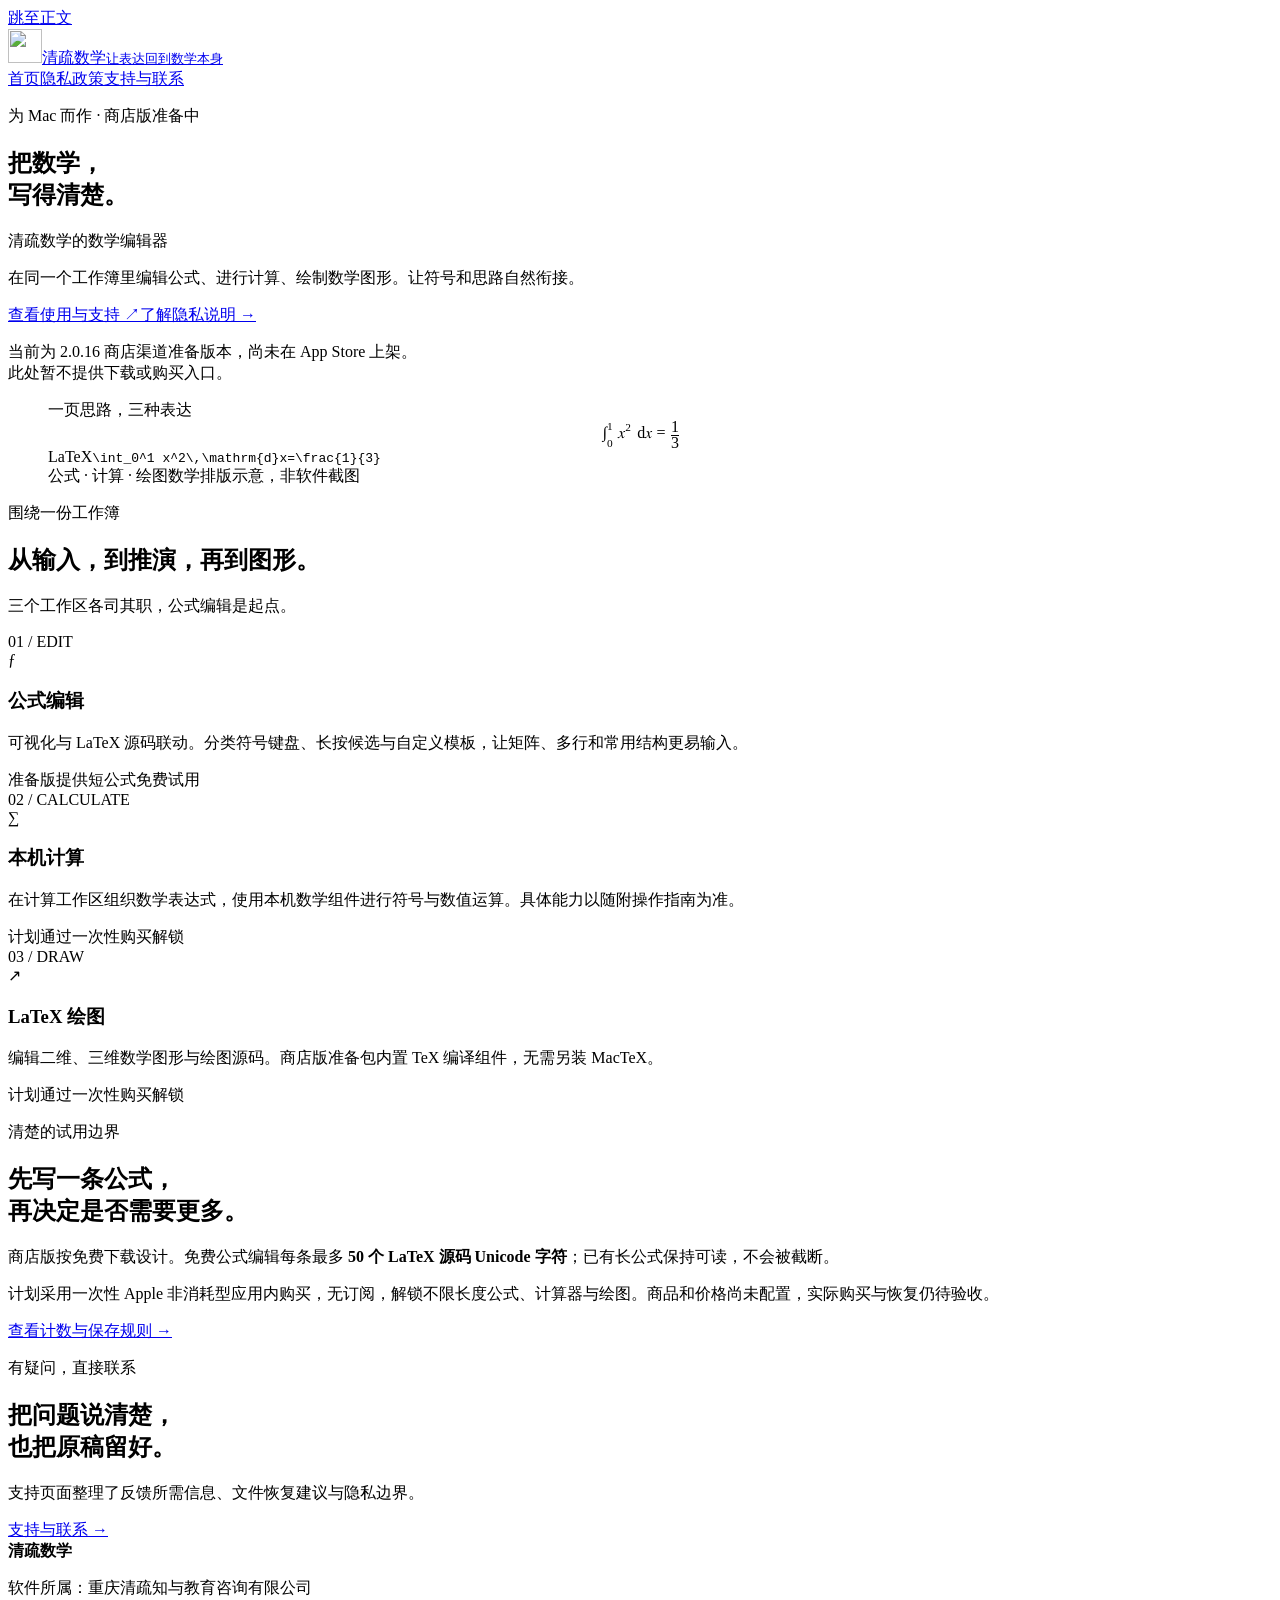
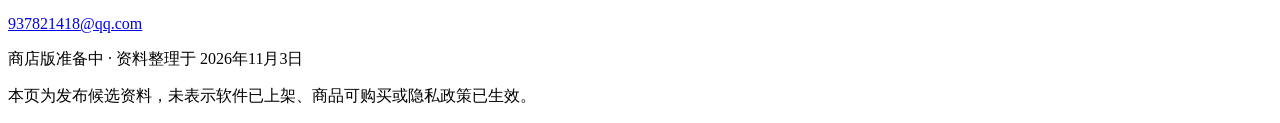
==== index.html @ 7deb93f6 "Publish Qingshu Math project documentation" ====
<!doctype html>
<html lang="zh-Hans"><head><meta charset="utf-8"><meta name="viewport" content="width=device-width,initial-scale=1"><meta name="description" content="清疏数学商店准备版本：公式编辑、本机计算与LaTeX绘图。尚未上架。"><meta name="robots" content="noindex,nofollow"><meta name="color-scheme" content="light dark"><meta http-equiv="Content-Security-Policy" content="default-src 'none'; style-src 'self'; img-src 'self'; base-uri 'none'; form-action 'none'"><title>清疏数学的数学编辑器 · 清疏数学</title><link rel="icon" type="image/svg+xml" href="assets/mark.svg"><link rel="stylesheet" href="assets/site.css"></head>
<body><a class="skip-link" href="#main">跳至正文</a><div class="site-shell"><header class="site-header"><a class="brand" href="index.html" aria-label="清疏数学，首页"><img src="assets/mark.svg" width="34" height="34" alt=""><span>清疏数学<small>让表达回到数学本身</small></span></a><nav aria-label="主导航"><a href="index.html" aria-current="page">首页</a><a href="privacy.html">隐私政策</a><a href="support.html">支持与联系</a></nav></header>
<main id="main"><section class="hero"><div class="hero-copy"><p class="eyebrow"><span class="status-dot" aria-hidden="true"></span>为 Mac 而作 · 商店版准备中</p><h1>把数学，<br>写得清楚。</h1><p class="hero-lead">清疏数学的数学编辑器</p><p class="hero-description">在同一个工作簿里编辑公式、进行计算、绘制数学图形。让符号和思路自然衔接。</p><div class="button-row"><a class="button primary" href="support.html">查看使用与支持 <span aria-hidden="true">↗</span></a><a class="text-link" href="privacy.html">了解隐私说明 <span aria-hidden="true">→</span></a></div><p class="fine-print">当前为 2.0.16 商店渠道准备版本，尚未在 App Store 上架。<br>此处暂不提供下载或购买入口。</p></div><figure class="math-scene" aria-label="数学排版示意，非软件截图"><figcaption><span class="tiny-rule" aria-hidden="true"></span>一页思路，三种表达</figcaption><div class="math-formula"><math display="block"><mrow><msubsup><mo>∫</mo><mn>0</mn><mn>1</mn></msubsup><msup><mi>x</mi><mn>2</mn></msup><mspace width="0.2em"/><mi mathvariant="normal">d</mi><mi>x</mi><mo>=</mo><mfrac><mn>1</mn><mn>3</mn></mfrac></mrow></math></div><div class="formula-source"><span>LaTeX</span><code>\int_0^1 x^2\,\mathrm{d}x=\frac{1}{3}</code></div><div class="scene-bottom"><span>公式 · 计算 · 绘图</span><span>数学排版示意，非软件截图</span></div></figure></section>
<section class="workspace-section" aria-labelledby="workspace-title"><div class="section-heading"><p class="eyebrow">围绕一份工作簿</p><h2 id="workspace-title">从输入，到推演，再到图形。</h2><p>三个工作区各司其职，公式编辑是起点。</p></div><div class="workspace-grid"><article class="workspace-card"><span class="card-number">01 / EDIT</span><div class="card-symbol" aria-hidden="true">ƒ</div><h3>公式编辑</h3><p>可视化与 LaTeX 源码联动。分类符号键盘、长按候选与自定义模板，让矩阵、多行和常用结构更易输入。</p><span class="card-foot">准备版提供短公式免费试用</span></article><article class="workspace-card"><span class="card-number">02 / CALCULATE</span><div class="card-symbol" aria-hidden="true">∑</div><h3>本机计算</h3><p>在计算工作区组织数学表达式，使用本机数学组件进行符号与数值运算。具体能力以随附操作指南为准。</p><span class="card-foot">计划通过一次性购买解锁</span></article><article class="workspace-card"><span class="card-number">03 / DRAW</span><div class="card-symbol" aria-hidden="true">↗</div><h3>LaTeX 绘图</h3><p>编辑二维、三维数学图形与绘图源码。商店版准备包内置 TeX 编译组件，无需另装 MacTeX。</p><span class="card-foot">计划通过一次性购买解锁</span></article></div></section>
<section class="trial-band" aria-labelledby="trial-title"><div><p class="eyebrow">清楚的试用边界</p><h2 id="trial-title">先写一条公式，<br>再决定是否需要更多。</h2></div><div><p>商店版按免费下载设计。免费公式编辑每条最多 <strong>50 个 LaTeX 源码 Unicode 字符</strong>；已有长公式保持可读，不会被截断。</p><p>计划采用一次性 Apple 非消耗型应用内购买，无订阅，解锁不限长度公式、计算器与绘图。商品和价格尚未配置，实际购买与恢复仍待验收。</p><a class="text-link" href="support.html#trial">查看计数与保存规则 <span aria-hidden="true">→</span></a></div></section>
<section class="bottom-callout"><div><p class="eyebrow">有疑问，直接联系</p><h2>把问题说清楚，<br>也把原稿留好。</h2><p>支持页面整理了反馈所需信息、文件恢复建议与隐私边界。</p></div><a class="button secondary" href="support.html">支持与联系 <span aria-hidden="true">→</span></a></section></main>
<footer class="site-footer"><div><strong>清疏数学</strong><p>软件所属：重庆清疏知与教育咨询有限公司</p></div><div><a href="mailto:937821418@qq.com">937821418@qq.com</a><p>商店版准备中 · 资料整理于 2026年11月3日</p></div><p class="footer-note">本页为发布候选资料，未表示软件已上架、商品可购买或隐私政策已生效。</p></footer></div></body></html>
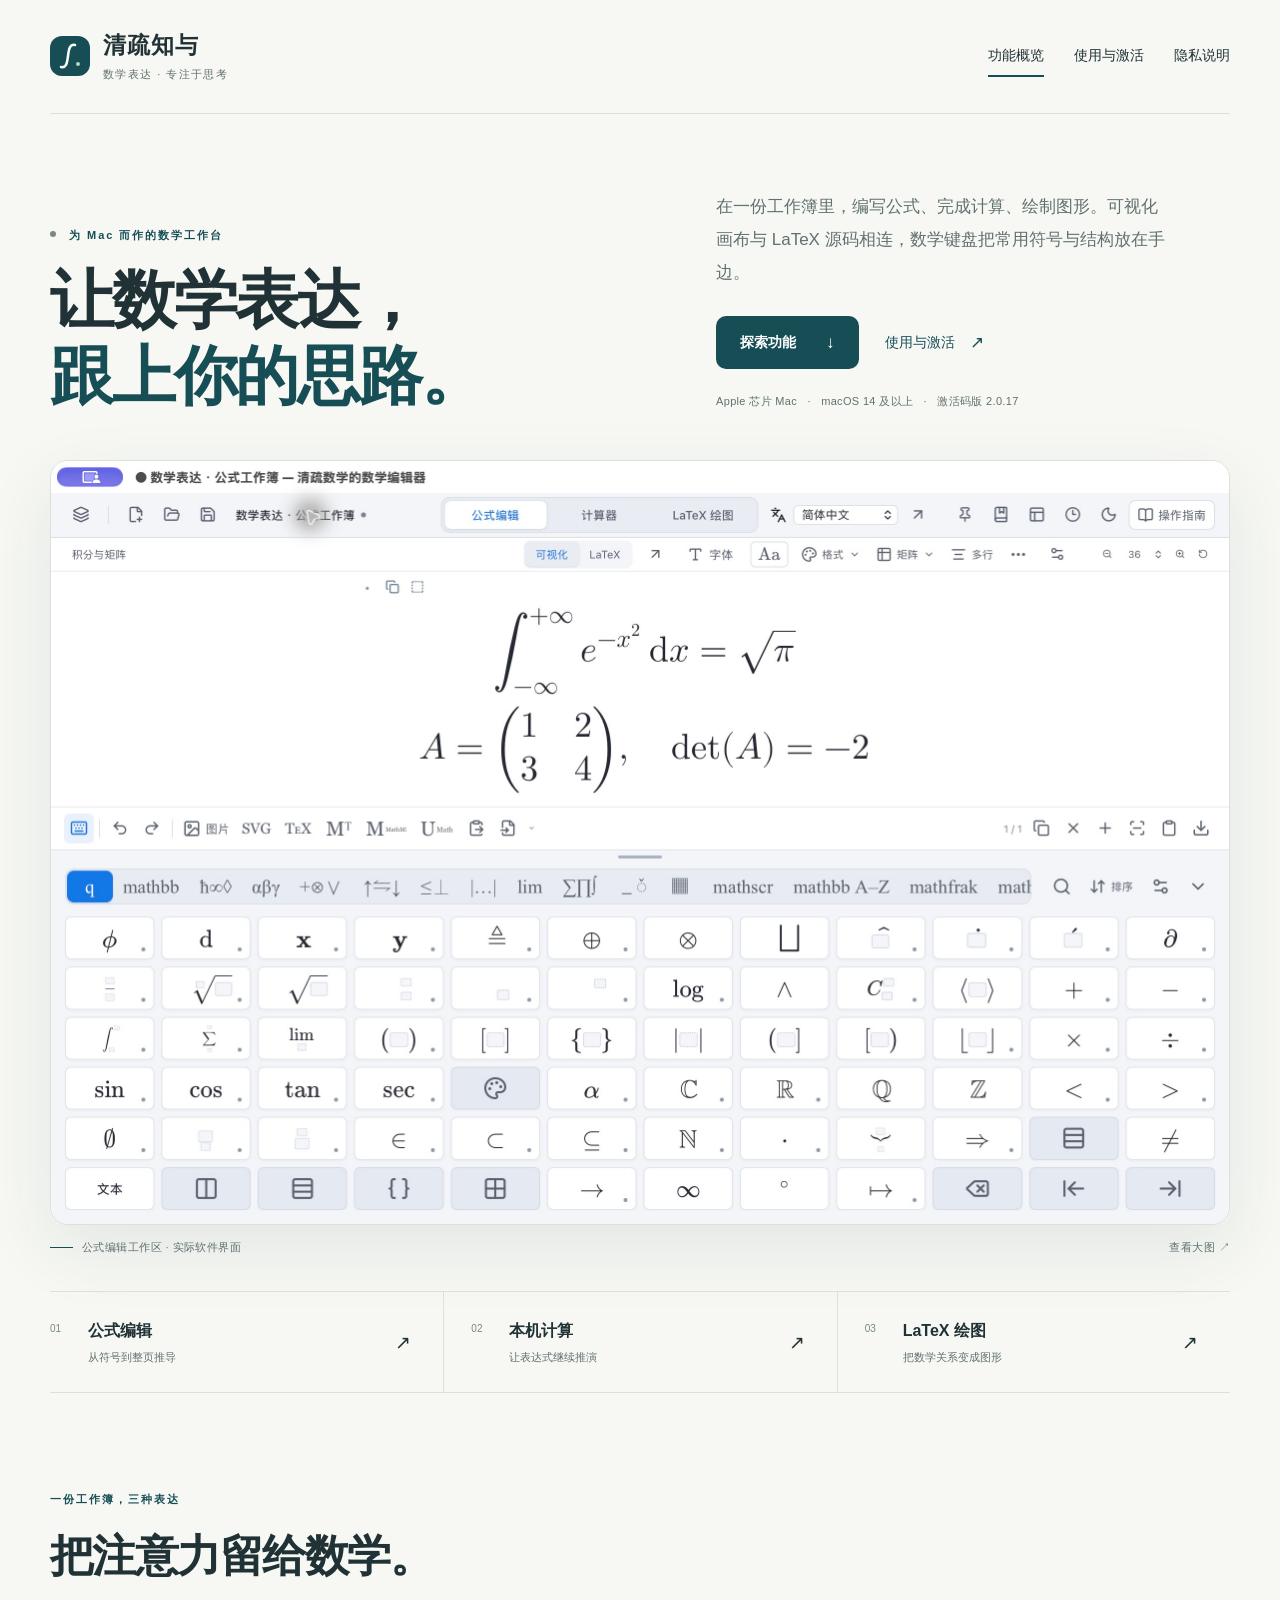
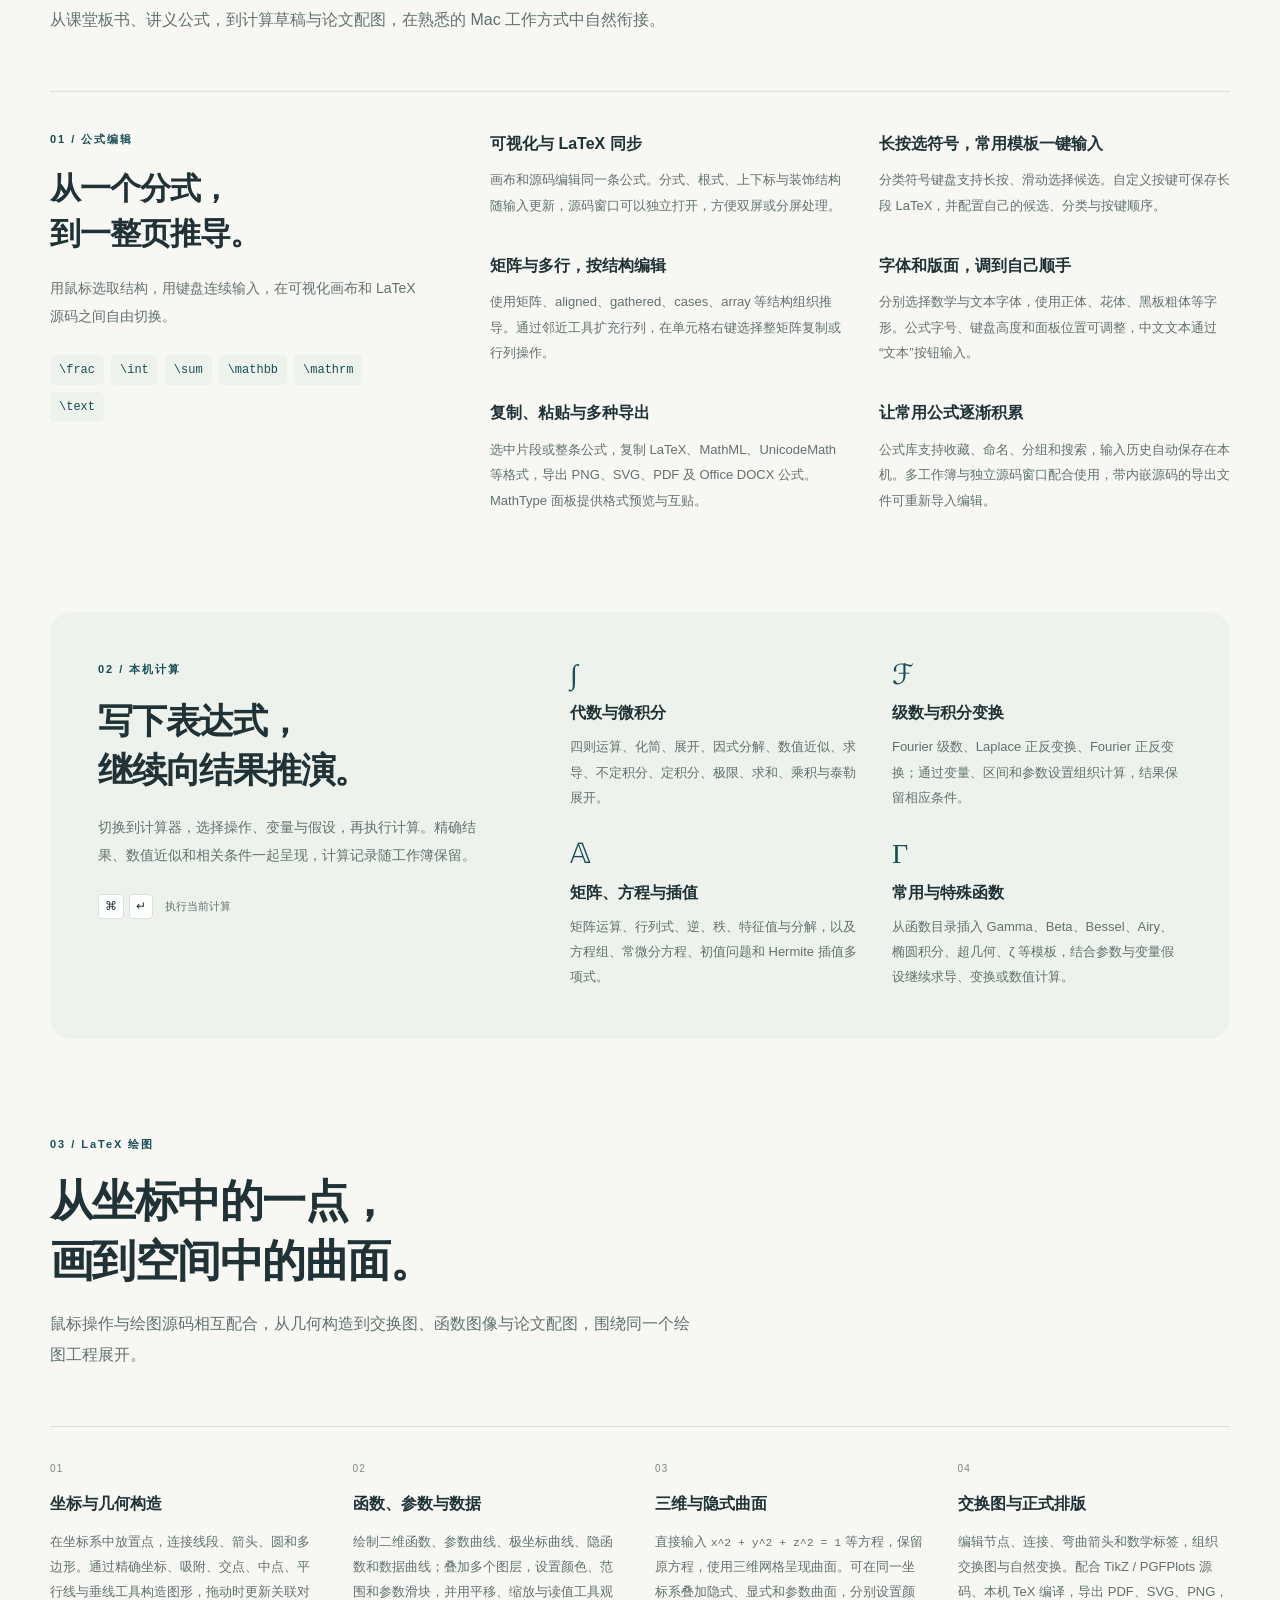
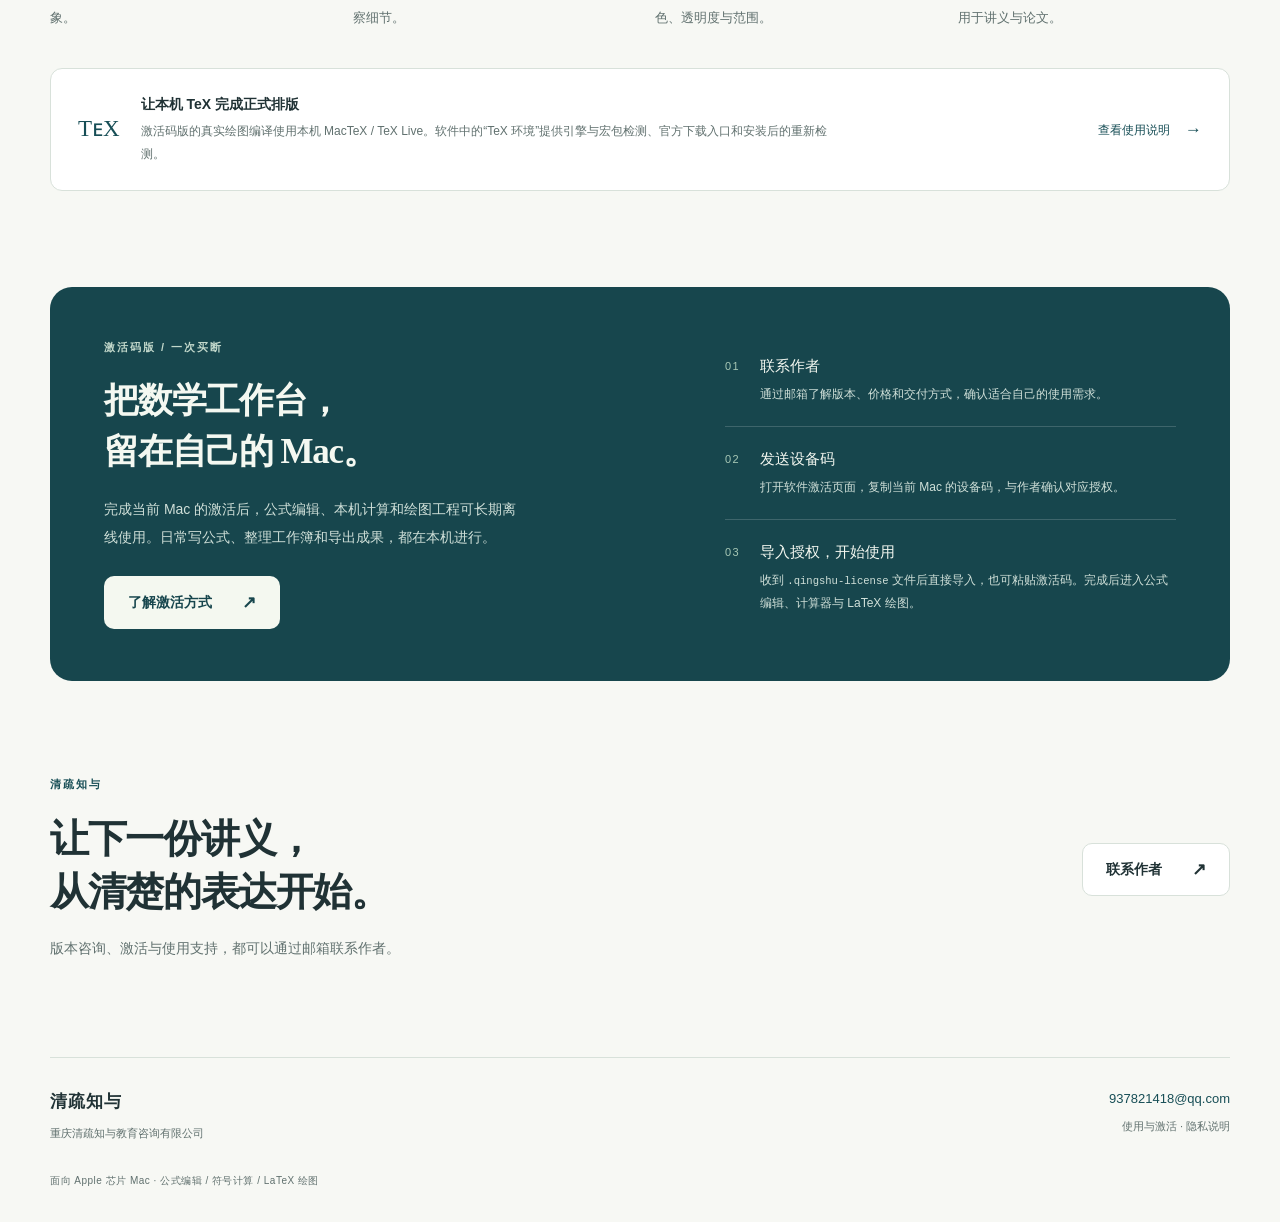
==== commit a5ad8ae1: "Present Qingshu Zhiyu activation-code edition" ====
--- a/index.html
+++ b/index.html
@@ -1,8 +1,87 @@
 <!doctype html>
-<html lang="zh-Hans"><head><meta charset="utf-8"><meta name="viewport" content="width=device-width,initial-scale=1"><meta name="description" content="清疏数学商店准备版本：公式编辑、本机计算与LaTeX绘图。尚未上架。"><meta name="robots" content="noindex,nofollow"><meta name="color-scheme" content="light dark"><meta http-equiv="Content-Security-Policy" content="default-src 'none'; style-src 'self'; img-src 'self'; base-uri 'none'; form-action 'none'"><title>清疏数学的数学编辑器 · 清疏数学</title><link rel="icon" type="image/svg+xml" href="assets/mark.svg"><link rel="stylesheet" href="assets/site.css"></head>
-<body><a class="skip-link" href="#main">跳至正文</a><div class="site-shell"><header class="site-header"><a class="brand" href="index.html" aria-label="清疏数学，首页"><img src="assets/mark.svg" width="34" height="34" alt=""><span>清疏数学<small>让表达回到数学本身</small></span></a><nav aria-label="主导航"><a href="index.html" aria-current="page">首页</a><a href="privacy.html">隐私政策</a><a href="support.html">支持与联系</a></nav></header>
-<main id="main"><section class="hero"><div class="hero-copy"><p class="eyebrow"><span class="status-dot" aria-hidden="true"></span>为 Mac 而作 · 商店版准备中</p><h1>把数学，<br>写得清楚。</h1><p class="hero-lead">清疏数学的数学编辑器</p><p class="hero-description">在同一个工作簿里编辑公式、进行计算、绘制数学图形。让符号和思路自然衔接。</p><div class="button-row"><a class="button primary" href="support.html">查看使用与支持 <span aria-hidden="true">↗</span></a><a class="text-link" href="privacy.html">了解隐私说明 <span aria-hidden="true">→</span></a></div><p class="fine-print">当前为 2.0.16 商店渠道准备版本，尚未在 App Store 上架。<br>此处暂不提供下载或购买入口。</p></div><figure class="math-scene" aria-label="数学排版示意，非软件截图"><figcaption><span class="tiny-rule" aria-hidden="true"></span>一页思路，三种表达</figcaption><div class="math-formula"><math display="block"><mrow><msubsup><mo>∫</mo><mn>0</mn><mn>1</mn></msubsup><msup><mi>x</mi><mn>2</mn></msup><mspace width="0.2em"/><mi mathvariant="normal">d</mi><mi>x</mi><mo>=</mo><mfrac><mn>1</mn><mn>3</mn></mfrac></mrow></math></div><div class="formula-source"><span>LaTeX</span><code>\int_0^1 x^2\,\mathrm{d}x=\frac{1}{3}</code></div><div class="scene-bottom"><span>公式 · 计算 · 绘图</span><span>数学排版示意，非软件截图</span></div></figure></section>
-<section class="workspace-section" aria-labelledby="workspace-title"><div class="section-heading"><p class="eyebrow">围绕一份工作簿</p><h2 id="workspace-title">从输入，到推演，再到图形。</h2><p>三个工作区各司其职，公式编辑是起点。</p></div><div class="workspace-grid"><article class="workspace-card"><span class="card-number">01 / EDIT</span><div class="card-symbol" aria-hidden="true">ƒ</div><h3>公式编辑</h3><p>可视化与 LaTeX 源码联动。分类符号键盘、长按候选与自定义模板，让矩阵、多行和常用结构更易输入。</p><span class="card-foot">准备版提供短公式免费试用</span></article><article class="workspace-card"><span class="card-number">02 / CALCULATE</span><div class="card-symbol" aria-hidden="true">∑</div><h3>本机计算</h3><p>在计算工作区组织数学表达式，使用本机数学组件进行符号与数值运算。具体能力以随附操作指南为准。</p><span class="card-foot">计划通过一次性购买解锁</span></article><article class="workspace-card"><span class="card-number">03 / DRAW</span><div class="card-symbol" aria-hidden="true">↗</div><h3>LaTeX 绘图</h3><p>编辑二维、三维数学图形与绘图源码。商店版准备包内置 TeX 编译组件，无需另装 MacTeX。</p><span class="card-foot">计划通过一次性购买解锁</span></article></div></section>
-<section class="trial-band" aria-labelledby="trial-title"><div><p class="eyebrow">清楚的试用边界</p><h2 id="trial-title">先写一条公式，<br>再决定是否需要更多。</h2></div><div><p>商店版按免费下载设计。免费公式编辑每条最多 <strong>50 个 LaTeX 源码 Unicode 字符</strong>；已有长公式保持可读，不会被截断。</p><p>计划采用一次性 Apple 非消耗型应用内购买，无订阅，解锁不限长度公式、计算器与绘图。商品和价格尚未配置，实际购买与恢复仍待验收。</p><a class="text-link" href="support.html#trial">查看计数与保存规则 <span aria-hidden="true">→</span></a></div></section>
-<section class="bottom-callout"><div><p class="eyebrow">有疑问，直接联系</p><h2>把问题说清楚，<br>也把原稿留好。</h2><p>支持页面整理了反馈所需信息、文件恢复建议与隐私边界。</p></div><a class="button secondary" href="support.html">支持与联系 <span aria-hidden="true">→</span></a></section></main>
-<footer class="site-footer"><div><strong>清疏数学</strong><p>软件所属：重庆清疏知与教育咨询有限公司</p></div><div><a href="mailto:937821418@qq.com">937821418@qq.com</a><p>商店版准备中 · 资料整理于 2026年11月3日</p></div><p class="footer-note">本页为发布候选资料，未表示软件已上架、商品可购买或隐私政策已生效。</p></footer></div></body></html>
+<html lang="zh-Hans">
+<head>
+<meta charset="utf-8">
+<meta name="viewport" content="width=device-width,initial-scale=1">
+<meta name="description" content="清疏知与，为 Apple 芯片 Mac 打造的数学工作台。可视化公式与 LaTeX 同步编辑，配合本机符号计算、二维三维绘图、长按符号键盘和一次买断激活。">
+<meta name="color-scheme" content="light dark">
+<meta http-equiv="Content-Security-Policy" content="default-src 'none'; style-src 'self'; img-src 'self'; base-uri 'none'; form-action 'none'">
+<title>清疏知与 · Mac 数学编辑器与数学工作簿</title>
+<link rel="icon" type="image/svg+xml" href="assets/mark.svg">
+<link rel="stylesheet" href="assets/site.css">
+</head>
+<body>
+<a class="skip-link" href="#main">跳至正文</a>
+<div class="site-shell">
+<header class="site-header">
+<a class="brand" href="index.html" aria-label="清疏知与，首页"><img src="assets/mark.svg" width="40" height="40" alt=""><span>清疏知与<small>数学表达 · 专注于思考</small></span></a>
+<nav aria-label="主导航"><a href="#features" aria-current="page">功能概览</a><a href="support.html">使用与激活</a><a href="privacy.html">隐私说明</a></nav>
+</header>
+<main id="main">
+<section class="hero" aria-labelledby="hero-title">
+<div class="hero-intro">
+<div><p class="eyebrow"><span class="status-dot" aria-hidden="true"></span> 为 Mac 而作的数学工作台</p><h1 id="hero-title">让数学表达，<br><span>跟上你的思路。</span></h1></div>
+<div class="hero-side"><p class="hero-description">在一份工作簿里，编写公式、完成计算、绘制图形。可视化画布与 LaTeX 源码相连，数学键盘把常用符号与结构放在手边。</p><div class="button-row"><a class="button primary" href="#features">探索功能 <span aria-hidden="true">↓</span></a><a class="text-link" href="support.html#activation">使用与激活 <span aria-hidden="true">↗</span></a></div><p class="platform-note">Apple 芯片 Mac <span aria-hidden="true">·</span> macOS 14 及以上 <span aria-hidden="true">·</span> 激活码版 2.0.17</p></div>
+</div>
+<figure class="product-shot">
+<a class="screen-link" href="assets/editor-interface.jpg" aria-label="查看完整软件界面图"><img src="assets/editor-interface.jpg" width="2360" height="1528" alt="数学编辑器的实际运行界面，展示高斯积分、矩阵、可视化公式画布和分类符号键盘" fetchpriority="high"></a>
+<figcaption><span><span class="tiny-rule" aria-hidden="true"></span> 公式编辑工作区 · 实际软件界面</span><a href="assets/editor-interface.jpg">查看大图 <span aria-hidden="true">↗</span></a></figcaption>
+</figure>
+<div class="capability-strip" aria-label="三个工作区">
+<a href="#editor"><span>01</span><strong>公式编辑</strong><small>从符号到整页推导</small><b aria-hidden="true">↗</b></a>
+<a href="#calculator"><span>02</span><strong>本机计算</strong><small>让表达式继续推演</small><b aria-hidden="true">↗</b></a>
+<a href="#drawing"><span>03</span><strong>LaTeX 绘图</strong><small>把数学关系变成图形</small><b aria-hidden="true">↗</b></a>
+</div>
+</section>
+
+<section class="feature-section" id="features" aria-labelledby="features-title">
+<div class="section-heading"><p class="eyebrow">一份工作簿，三种表达</p><h2 id="features-title">把注意力留给数学。</h2><p>从课堂板书、讲义公式，到计算草稿与论文配图，在熟悉的 Mac 工作方式中自然衔接。</p></div>
+<div class="feature-block" id="editor">
+<div class="feature-intro"><p class="eyebrow">01 / 公式编辑</p><h3>从一个分式，<br>到一整页推导。</h3><p>用鼠标选取结构，用键盘连续输入，在可视化画布和 LaTeX 源码之间自由切换。</p><div class="command-strip" aria-label="常用公式结构"><code>\frac</code><code>\int</code><code>\sum</code><code>\mathbb</code><code>\mathrm</code><code>\text</code></div></div>
+<dl class="feature-list">
+<div><dt>可视化与 LaTeX 同步</dt><dd>画布和源码编辑同一条公式。分式、根式、上下标与装饰结构随输入更新，源码窗口可以独立打开，方便双屏或分屏处理。</dd></div>
+<div><dt>长按选符号，常用模板一键输入</dt><dd>分类符号键盘支持长按、滑动选择候选。自定义按键可保存长段 LaTeX，并配置自己的候选、分类与按键顺序。</dd></div>
+<div><dt>矩阵与多行，按结构编辑</dt><dd>使用矩阵、aligned、gathered、cases、array 等结构组织推导。通过邻近工具扩充行列，在单元格右键选择整矩阵复制或行列操作。</dd></div>
+<div><dt>字体和版面，调到自己顺手</dt><dd>分别选择数学与文本字体，使用正体、花体、黑板粗体等字形。公式字号、键盘高度和面板位置可调整，中文文本通过“文本”按钮输入。</dd></div>
+<div><dt>复制、粘贴与多种导出</dt><dd>选中片段或整条公式，复制 LaTeX、MathML、UnicodeMath 等格式，导出 PNG、SVG、PDF 及 Office DOCX 公式。MathType 面板提供格式预览与互贴。</dd></div>
+<div><dt>让常用公式逐渐积累</dt><dd>公式库支持收藏、命名、分组和搜索，输入历史自动保存在本机。多工作簿与独立源码窗口配合使用，带内嵌源码的导出文件可重新导入编辑。</dd></div>
+</dl>
+</div>
+</section>
+
+<section class="calculation-section" id="calculator" aria-labelledby="calculator-title">
+<div class="calculation-intro"><p class="eyebrow">02 / 本机计算</p><h2 id="calculator-title">写下表达式，<br>继续向结果推演。</h2><p>切换到计算器，选择操作、变量与假设，再执行计算。精确结果、数值近似和相关条件一起呈现，计算记录随工作簿保留。</p><div class="keyboard-hint"><kbd>⌘</kbd><kbd>↵</kbd><span>执行当前计算</span></div></div>
+<div class="calculation-groups">
+<article><span class="group-symbol" aria-hidden="true">∫</span><h3>代数与微积分</h3><p>四则运算、化简、展开、因式分解、数值近似、求导、不定积分、定积分、极限、求和、乘积与泰勒展开。</p></article>
+<article><span class="group-symbol" aria-hidden="true">ℱ</span><h3>级数与积分变换</h3><p>Fourier 级数、Laplace 正反变换、Fourier 正反变换；通过变量、区间和参数设置组织计算，结果保留相应条件。</p></article>
+<article><span class="group-symbol" aria-hidden="true">𝔸</span><h3>矩阵、方程与插值</h3><p>矩阵运算、行列式、逆、秩、特征值与分解，以及方程组、常微分方程、初值问题和 Hermite 插值多项式。</p></article>
+<article><span class="group-symbol" aria-hidden="true">Γ</span><h3>常用与特殊函数</h3><p>从函数目录插入 Gamma、Beta、Bessel、Airy、椭圆积分、超几何、ζ 等模板，结合参数与变量假设继续求导、变换或数值计算。</p></article>
+</div>
+</section>
+
+<section class="feature-section drawing-section" id="drawing" aria-labelledby="drawing-title">
+<div class="section-heading"><p class="eyebrow">03 / LaTeX 绘图</p><h2 id="drawing-title">从坐标中的一点，<br>画到空间中的曲面。</h2><p>鼠标操作与绘图源码相互配合，从几何构造到交换图、函数图像与论文配图，围绕同一个绘图工程展开。</p></div>
+<div class="drawing-grid">
+<article><span class="detail-number">01</span><h3>坐标与几何构造</h3><p>在坐标系中放置点，连接线段、箭头、圆和多边形。通过精确坐标、吸附、交点、中点、平行线与垂线工具构造图形，拖动时更新关联对象。</p></article>
+<article><span class="detail-number">02</span><h3>函数、参数与数据</h3><p>绘制二维函数、参数曲线、极坐标曲线、隐函数和数据曲线；叠加多个图层，设置颜色、范围和参数滑块，并用平移、缩放与读值工具观察细节。</p></article>
+<article><span class="detail-number">03</span><h3>三维与隐式曲面</h3><p>直接输入 <code>x^2 + y^2 + z^2 = 1</code> 等方程，保留原方程，使用三维网格呈现曲面。可在同一坐标系叠加隐式、显式和参数曲面，分别设置颜色、透明度与范围。</p></article>
+<article><span class="detail-number">04</span><h3>交换图与正式排版</h3><p>编辑节点、连接、弯曲箭头和数学标签，组织交换图与自然变换。配合 TikZ / PGFPlots 源码、本机 TeX 编译，导出 PDF、SVG、PNG，用于讲义与论文。</p></article>
+</div>
+<div class="environment-note"><span class="note-mark" aria-hidden="true">TᴇX</span><div><h3>让本机 TeX 完成正式排版</h3><p>激活码版的真实绘图编译使用本机 MacTeX / TeX Live。软件中的“TeX 环境”提供引擎与宏包检测、官方下载入口和安装后的重新检测。</p></div><a class="text-link" href="support.html#tex">查看使用说明 <span aria-hidden="true">→</span></a></div>
+</section>
+
+<section class="activation-band" aria-labelledby="activation-title">
+<div class="activation-intro"><p class="eyebrow">激活码版 / 一次买断</p><h2 id="activation-title">把数学工作台，<br>留在自己的 Mac。</h2><p>完成当前 Mac 的激活后，公式编辑、本机计算和绘图工程可长期离线使用。日常写公式、整理工作簿和导出成果，都在本机进行。</p><a class="button light" href="support.html#activation">了解激活方式 <span aria-hidden="true">↗</span></a></div>
+<ol class="activation-steps">
+<li><span>01</span><div><h3>联系作者</h3><p>通过邮箱了解版本、价格和交付方式，确认适合自己的使用需求。</p></div></li>
+<li><span>02</span><div><h3>发送设备码</h3><p>打开软件激活页面，复制当前 Mac 的设备码，与作者确认对应授权。</p></div></li>
+<li><span>03</span><div><h3>导入授权，开始使用</h3><p>收到 <code>.qingshu-license</code> 文件后直接导入，也可粘贴激活码。完成后进入公式编辑、计算器与 LaTeX 绘图。</p></div></li>
+</ol>
+</section>
+
+<section class="bottom-callout"><div><p class="eyebrow">清疏知与</p><h2>让下一份讲义，<br>从清楚的表达开始。</h2><p>版本咨询、激活与使用支持，都可以通过邮箱联系作者。</p></div><a class="button secondary" href="mailto:937821418@qq.com">联系作者 <span aria-hidden="true">↗</span></a></section>
+</main>
+<footer class="site-footer"><div><strong>清疏知与</strong><p>重庆清疏知与教育咨询有限公司</p></div><div><a href="mailto:937821418@qq.com">937821418@qq.com</a><p><a href="support.html">使用与激活</a><span aria-hidden="true"> · </span><a href="privacy.html">隐私说明</a></p></div><p class="footer-note">面向 Apple 芯片 Mac · 公式编辑 / 符号计算 / LaTeX 绘图</p></footer>
+</div>
+</body>
+</html>
--- a/assets/site.css
+++ b/assets/site.css
@@ -0,0 +1,182 @@
+@charset "UTF-8";
+:root{color-scheme:light dark;--bg:#f7f8f4;--surface:#fff;--surface-soft:#eef2ec;--text:#203235;--muted:#61716f;--accent:#174e56;--accent-hover:#0d3b42;--line:#d8e1da;--hint:#788b79;--dark-band:#17464d;--dark-text:#f4f8f1;--shadow:0 24px 70px rgba(27,58,50,.09);--radius:22px}
+*{box-sizing:border-box}
+html{scroll-behavior:smooth;scroll-padding-top:26px}
+body{margin:0;background:var(--bg);color:var(--text);font-family:-apple-system,BlinkMacSystemFont,"PingFang SC","Hiragino Sans GB","Microsoft YaHei",sans-serif;-webkit-font-smoothing:antialiased;font-size:16px;line-height:1.85}
+a{color:inherit;text-decoration:none;text-underline-offset:5px}
+a:hover{color:var(--accent)}
+img{max-width:100%}
+button,input,select,textarea{font:inherit}
+:focus-visible{outline:3px solid #4b979b;outline-offset:5px;border-radius:5px}
+::selection{background:#cbe3d6;color:#173a3d}
+.site-shell{width:min(1180px,calc(100% - 80px));margin-inline:auto}
+.skip-link{position:absolute;top:-80px;left:24px;z-index:10;background:var(--accent);color:#fff;padding:8px 16px;border-radius:8px}
+.skip-link:focus{top:16px}
+.site-header{display:flex;align-items:center;justify-content:space-between;gap:30px;padding:30px 0;border-bottom:1px solid var(--line)}
+.brand{display:inline-flex;align-items:center;gap:13px;flex-shrink:0}
+.brand img{width:40px;height:40px}
+.brand>span{font-size:23px;line-height:1.35;font-weight:650;letter-spacing:.05em}
+.brand small{display:block;font-size:11px;line-height:1.5;font-weight:450;letter-spacing:.13em;color:var(--muted);margin-top:5px}
+.site-header nav{display:flex;gap:30px;align-items:center;font-size:14px;white-space:nowrap}
+.site-header nav a{padding:8px 0;position:relative}
+.site-header nav a[aria-current=page]::after{content:"";position:absolute;left:0;right:0;bottom:0;height:2px;background:var(--accent)}
+.site-header nav a:hover{text-decoration:underline}
+h1,h2,h3,p,figure{margin:0}
+h1,h2{font-family:"Songti SC","STSong","Noto Serif CJK SC",serif;font-weight:600;letter-spacing:-.035em}
+h1{font-size:64px;line-height:1.18}
+h2{font-size:44px;line-height:1.35}
+h3{font-size:19px;line-height:1.55;font-weight:620}
+p{color:var(--muted)}
+.eyebrow{font-size:11px;line-height:1.5;letter-spacing:.18em;font-weight:600;color:var(--accent);margin-bottom:20px}
+.hero{padding:76px 0 0}
+.hero-intro{display:grid;grid-template-columns:1.15fr 1fr;gap:75px;align-items:end}
+.hero h1 span{color:var(--accent)}
+.hero-side{padding-bottom:3px}
+.hero-description{font-size:17px;line-height:1.95;max-width:450px}
+.status-dot{display:inline-block;width:6px;height:6px;vertical-align:2px;margin-right:8px;border-radius:50%;background:var(--hint)}
+.button-row{display:flex;align-items:center;gap:26px;flex-wrap:wrap;margin-top:27px}
+.button{display:inline-flex;align-items:center;justify-content:center;gap:30px;min-height:49px;padding:13px 23px;border:1px solid transparent;border-radius:10px;font-size:14px;font-weight:600;line-height:1.5;transition:background .15s,color .15s,border-color .15s}
+.button span,.text-link span{font-size:17px}
+.button.primary{background:var(--accent);color:#fff}
+.button.primary:hover{background:var(--accent-hover)}
+.button.secondary{border-color:var(--line);background:var(--surface)}
+.button.secondary:hover{border-color:var(--accent)}
+.button.light{background:#f4f8f0;color:#17464d}
+.button.light:hover{background:#dceadf}
+.text-link{display:inline-flex;align-items:center;gap:15px;color:var(--accent);font-size:14px;font-weight:550}
+.text-link:hover{text-decoration:underline}
+.platform-note{font-size:11px;line-height:1.6;letter-spacing:.03em;margin-top:24px}
+.platform-note span{margin:0 7px}
+.product-shot{margin-top:46px}
+.screen-link{display:block;line-height:0;border:1px solid var(--line);border-radius:18px;overflow:hidden;background:var(--surface);box-shadow:var(--shadow)}
+.product-shot img{display:block;width:100%;height:auto}
+.product-shot figcaption{display:flex;align-items:center;justify-content:space-between;gap:18px;margin-top:14px;color:var(--muted);font-size:11px;line-height:1.6;letter-spacing:.04em}
+.product-shot figcaption>span{display:inline-flex;align-items:center;gap:9px}
+.product-shot figcaption a:hover{text-decoration:underline}
+.tiny-rule{display:inline-block;width:23px;height:1px;background:var(--accent);flex-shrink:0}
+.capability-strip{display:grid;grid-template-columns:repeat(3,1fr);margin-top:35px;border-top:1px solid var(--line);border-bottom:1px solid var(--line)}
+.capability-strip a{display:grid;grid-template-columns:28px 1fr 20px;gap:2px 10px;padding:25px 28px 25px 0;position:relative}
+.capability-strip a+a{padding-left:27px;border-left:1px solid var(--line)}
+.capability-strip span{font-size:10px;color:var(--hint);padding-top:3px;grid-row:1/3}
+.capability-strip strong{font-size:16px;line-height:1.7;font-weight:600}
+.capability-strip small{font-size:11px;color:var(--muted)}
+.capability-strip b{grid-column:3;grid-row:1/3;align-self:center;font-size:19px;font-weight:400}
+.feature-section{padding-top:98px}
+.section-heading{max-width:730px;margin-bottom:56px}
+.section-heading>p:last-child{margin-top:17px;font-size:16px;line-height:1.95;max-width:650px}
+.feature-block{display:grid;grid-template-columns:1fr 2fr;gap:70px;padding-top:39px;border-top:1px solid var(--line)}
+.feature-intro h3{font-family:"Songti SC","STSong",serif;font-size:31px;line-height:1.45;letter-spacing:-.03em;font-weight:600}
+.feature-intro p:not(.eyebrow){font-size:14px;line-height:1.95;margin-top:18px}
+.command-strip{display:flex;gap:7px;flex-wrap:wrap;margin-top:25px}
+.command-strip code{font-size:12px;background:var(--surface-soft);padding:4px 9px;border-radius:5px;color:var(--accent)}
+code{font-family:"SFMono-Regular",Consolas,"Liberation Mono",monospace;font-size:.88em;overflow-wrap:anywhere}
+.feature-list{display:grid;grid-template-columns:1fr 1fr;gap:35px 38px;margin:0}
+.feature-list dt{font-size:16px;line-height:1.65;font-weight:600;margin-bottom:10px}
+.feature-list dd{margin:0;font-size:13px;line-height:1.95;color:var(--muted)}
+.calculation-section{display:grid;grid-template-columns:1fr 1.55fr;gap:77px;margin-top:99px;padding:49px 48px;background:var(--surface-soft);border-radius:var(--radius)}
+.calculation-intro h2{font-size:35px;line-height:1.4}
+.calculation-intro>p:not(.eyebrow){font-size:14px;line-height:1.95;margin-top:19px}
+.keyboard-hint{display:flex;align-items:center;gap:5px;margin-top:25px}
+kbd{font-family:inherit;display:inline-block;font-size:12px;border:1px solid var(--line);background:var(--surface);padding:0 6px;border-radius:4px;color:var(--text);line-height:1.9}
+.keyboard-hint span{font-size:11px;color:var(--muted);margin-left:7px}
+.calculation-groups{display:grid;grid-template-columns:1fr 1fr;gap:30px 32px}
+.calculation-groups h3{font-size:16px;margin:8px 0}
+.calculation-groups p{font-size:13px;line-height:1.95}
+.group-symbol{font-size:28px;line-height:1;color:var(--accent);font-family:Georgia,"Times New Roman",serif}
+.drawing-section{padding-top:97px}
+.drawing-grid{display:grid;grid-template-columns:repeat(4,1fr);gap:30px;border-top:1px solid var(--line);padding-top:33px}
+.detail-number{display:block;font-size:10px;color:var(--hint);letter-spacing:.12em;margin-bottom:13px}
+.drawing-grid h3{font-size:16px;margin-bottom:12px}
+.drawing-grid p{font-size:13px;line-height:1.95}
+.environment-note{display:flex;gap:21px;align-items:center;margin-top:38px;border:1px solid var(--line);border-radius:12px;padding:25px 27px;background:var(--surface)}
+.environment-note .note-mark{font-size:23px;font-family:Georgia,serif;color:var(--accent);flex-shrink:0}
+.environment-note h3{font-size:14px}
+.environment-note p{font-size:12px;line-height:1.9;margin-top:4px;max-width:700px}
+.environment-note .text-link{margin-left:auto;flex-shrink:0;font-size:12px}
+.activation-band{display:grid;grid-template-columns:1.2fr 1fr;gap:80px;margin-top:96px;padding:52px 54px;background:var(--dark-band);border-radius:var(--radius);color:var(--dark-text)}
+.activation-band .eyebrow{color:#c2d8cb}
+.activation-intro h2{font-size:35px;line-height:1.45}
+.activation-intro p:not(.eyebrow){color:#d0e0d9;font-size:14px;line-height:1.95;margin-top:19px;max-width:420px}
+.activation-intro .button{margin-top:25px}
+.activation-steps{list-style:none;padding:0;margin:0;align-self:center}
+.activation-steps li{display:flex;align-items:start;gap:20px;padding:20px 0;border-bottom:1px solid #ffffff2b}
+.activation-steps li:first-child{padding-top:0}
+.activation-steps li:last-child{border-bottom:0;padding-bottom:0}
+.activation-steps li>span{font-size:11px;line-height:2.2;color:#a8c8b6;letter-spacing:.12em}
+.activation-steps h3{font-size:15px;font-weight:550}
+.activation-steps p{font-size:12px;line-height:1.9;color:#d0e0d9;margin-top:6px}
+.bottom-callout{display:flex;align-items:center;justify-content:space-between;gap:35px;padding:95px 0}
+.bottom-callout h2{font-size:39px}
+.bottom-callout p:not(.eyebrow){margin-top:18px;font-size:14px}
+.bottom-callout>.button{flex-shrink:0}
+.site-footer{display:grid;grid-template-columns:1fr auto;gap:24px 40px;padding:29px 0 32px;border-top:1px solid var(--line);font-size:11px;line-height:1.8;color:var(--muted)}
+.site-footer strong{display:block;font-size:17px;color:var(--text);font-weight:600;margin-bottom:6px;letter-spacing:.06em}
+.site-footer>div:nth-child(2){text-align:right}
+.site-footer>div:nth-child(2)>a{display:block;color:var(--accent);font-size:13px;margin-bottom:6px}
+.site-footer a:hover{text-decoration:underline}
+.site-footer .footer-note{grid-column:1/-1;font-size:10px;letter-spacing:.05em;padding-top:4px}
+.page-heading{padding:72px 0 57px;max-width:850px}
+.page-heading h1{font-size:54px;line-height:1.28}
+.page-lead{font-size:16px;line-height:1.95;margin-top:22px;max-width:680px}
+.support-layout{display:grid;grid-template-columns:290px 1fr;gap:80px;align-items:start;padding-bottom:20px}
+.contact-card{position:sticky;top:28px;border:1px solid var(--line);padding:28px 25px;border-radius:14px;background:var(--surface)}
+.contact-card h2{font-size:26px;margin-bottom:16px}
+.email-link{display:block;overflow-wrap:anywhere;color:var(--accent);font-weight:550;font-size:18px;line-height:1.5;margin-bottom:20px}
+.contact-card>p:not(.eyebrow){font-size:12px;line-height:1.95;margin:13px 0}
+.contact-card .text-link{font-size:12px;margin-top:10px}
+.contact-divider{height:1px;background:var(--line);margin:28px 0 23px}
+.contact-card .contact-divider+.eyebrow{margin-bottom:14px}
+.support-toc{display:grid;gap:8px}
+.support-toc a{font-size:12px;color:var(--muted)}
+.support-toc a:hover{color:var(--accent);text-decoration:underline}
+.support-content{min-width:0}
+.content-section{padding:36px 0;border-top:1px solid var(--line)}
+.content-section.first-section{padding-top:0;border-top:0}
+.content-section .eyebrow{margin-bottom:15px}
+.content-section h2{font-family:inherit;font-size:23px;line-height:1.6;letter-spacing:-.02em;margin-bottom:20px;font-weight:600}
+.content-section p{font-size:14px;line-height:2;margin:15px 0}
+.numbered-list{list-style:none;counter-reset:steps;margin:26px 0 30px;padding:0}
+.numbered-list li{position:relative;padding:0 0 21px 37px;counter-increment:steps}
+.numbered-list li::before{content:counter(steps,decimal-leading-zero);position:absolute;left:0;top:1px;color:var(--hint);font-size:11px;letter-spacing:.09em}
+.numbered-list li:last-child{padding-bottom:0}
+.numbered-list strong{display:block;font-size:14px;font-weight:600;line-height:1.8}
+.numbered-list span{display:block;font-size:13px;color:var(--muted);line-height:1.95;margin-top:5px}
+details{border-top:1px solid var(--line);padding:0;margin:0}
+details:last-of-type{border-bottom:1px solid var(--line)}
+summary{position:relative;cursor:pointer;list-style:none;font-size:14px;font-weight:550;line-height:1.8;padding:18px 30px 18px 0}
+summary::-webkit-details-marker{display:none}
+summary::after{content:"+";position:absolute;right:3px;top:16px;font-size:20px;font-weight:350;color:var(--muted)}
+details[open]>summary::after{content:"−"}
+details>div{padding:0 25px 16px 0}
+details>div>p{font-size:13px;margin:0 0 12px}
+details>div>p:last-child{margin-bottom:0}
+.requirements-grid{display:grid;grid-template-columns:1fr 1fr;gap:18px;margin:23px 0}
+.requirements-grid>div{background:var(--surface-soft);padding:18px 20px;border-radius:9px}
+.requirements-grid span{display:block;font-size:11px;color:var(--muted);margin-bottom:6px}
+.requirements-grid strong{display:block;font-size:16px;font-weight:550}
+.requirements-grid p{font-size:11px;margin:6px 0 0}
+.support-callout{padding-top:60px}
+.fine-print,.quiet-note{font-size:12px;line-height:1.9;color:var(--muted)}
+.policy-heading{padding-bottom:39px}
+.policy-layout{display:grid;grid-template-columns:235px 1fr;gap:70px;margin-top:35px;margin-bottom:74px;align-items:start}
+.policy-toc{position:sticky;top:28px;border-top:1px solid var(--line);padding-top:24px}
+.policy-toc nav{display:grid;gap:11px}
+.policy-toc nav a{display:flex;gap:11px;font-size:12px;line-height:1.7;color:var(--muted)}
+.policy-toc nav a:hover{color:var(--accent)}
+.policy-toc nav span{font-size:10px;color:var(--hint);min-width:18px;padding-top:1px}
+.policy-content{min-width:0}
+.policy-content h2{font-family:inherit;font-size:21px;line-height:1.65;letter-spacing:-.02em;margin:35px 0 13px;padding-top:25px;border-top:1px solid var(--line);font-weight:600}
+.policy-content h2:first-child{margin-top:0;padding-top:0;border-top:0}
+.policy-content p{font-size:14px;line-height:2.05;margin:12px 0}
+.policy-content a{color:var(--accent);text-decoration:underline;overflow-wrap:anywhere}
+.policy-content ul{padding-left:20px;color:var(--muted);font-size:14px;line-height:2}
+.review-banner{display:flex;align-items:start;gap:24px;padding:25px 29px;border:1px solid var(--line);border-radius:12px;background:var(--surface-soft)}
+.review-label{font-size:11px;line-height:1.7;letter-spacing:.04em;color:var(--accent);padding:4px 10px;border:1px solid var(--line);border-radius:5px;white-space:nowrap}
+.review-banner h2{font-family:inherit;font-size:16px;font-weight:600;letter-spacing:0;line-height:1.8}
+.review-banner p{font-size:12px;line-height:1.95;margin-top:8px}
+@media(min-width:1500px){.site-shell{width:min(1260px,calc(100% - 120px))}.hero h1{font-size:70px}.hero-intro{gap:100px}}
+@media(max-width:1050px){.site-shell{width:calc(100% - 56px)}.hero-intro{gap:44px}h1{font-size:54px}.hero-description{font-size:15px}.feature-block{gap:43px}.calculation-section{gap:40px;padding:38px 33px}.activation-band{gap:44px;padding:42px 36px}.drawing-grid{grid-template-columns:1fr 1fr;gap:33px 38px}.support-layout{grid-template-columns:245px 1fr;gap:40px}.policy-layout{grid-template-columns:205px 1fr;gap:40px}.site-header nav{gap:24px}}
+@media(max-width:760px){.site-shell{width:calc(100% - 40px)}.site-header{padding:23px 0;gap:24px;align-items:start}.brand img{width:34px;height:34px}.brand>span{font-size:20px}.brand small{font-size:9px;letter-spacing:.08em}.site-header nav{gap:18px;font-size:11px;padding-top:5px}.hero{padding-top:48px}.hero-intro{grid-template-columns:1fr;gap:24px}.hero h1{font-size:52px;max-width:580px}.hero-side{max-width:580px}.hero-description{font-size:15px;max-width:100%}.platform-note{margin-top:22px}.product-shot{margin-top:30px}.screen-link{border-radius:11px}.product-shot figcaption{font-size:10px}.product-shot figcaption>span{gap:6px}.tiny-rule{width:17px}.capability-strip{margin-top:27px}.capability-strip a{grid-template-columns:20px 1fr;padding:18px 14px 18px 0;gap:3px 5px}.capability-strip a+a{padding-left:14px}.capability-strip strong{font-size:14px}.capability-strip small{font-size:10px;line-height:1.7}.capability-strip b{display:none}.feature-section{padding-top:65px}.section-heading{margin-bottom:35px}h2{font-size:36px}.section-heading>p:last-child{font-size:14px;margin-top:15px}.feature-block{grid-template-columns:1fr;gap:30px;padding-top:29px}.feature-intro h3{font-size:29px}.feature-intro p:not(.eyebrow){max-width:560px}.command-strip{margin-top:19px}.feature-list{gap:28px 27px}.feature-list dt{font-size:15px}.feature-list dd{font-size:13px}.calculation-section{grid-template-columns:1fr;gap:33px;margin-top:65px;padding:31px 28px}.calculation-intro h2{font-size:31px}.calculation-intro>p:not(.eyebrow){max-width:560px}.keyboard-hint{margin-top:20px}.calculation-groups{gap:26px 27px}.drawing-section{padding-top:65px}.drawing-grid{gap:30px 27px;padding-top:26px}.environment-note{flex-wrap:wrap;align-items:start;padding:22px;gap:10px 17px}.environment-note>div{flex:1;min-width:160px}.environment-note .text-link{margin:8px 0 0 52px}.activation-band{grid-template-columns:1fr;gap:35px;margin-top:65px;padding:34px 30px}.activation-intro h2{font-size:31px}.activation-intro p:not(.eyebrow){max-width:560px}.activation-steps li{padding:18px 0}.bottom-callout{padding:65px 0;gap:27px}.bottom-callout h2{font-size:31px}.bottom-callout p:not(.eyebrow){font-size:13px}.button{font-size:13px;padding:12px 20px;gap:21px}.site-footer{gap:20px 25px}.page-heading{padding:50px 0 38px}.page-heading h1{font-size:43px}.page-lead{font-size:15px;margin-top:20px}.support-layout{grid-template-columns:1fr;gap:35px}.contact-card{position:static;display:grid;grid-template-columns:1fr 1fr;column-gap:28px;padding:25px}.contact-card .eyebrow:first-child,.contact-card h2,.contact-card .email-link{grid-column:1/-1}.contact-card h2{font-size:24px}.contact-card .contact-divider,.contact-card .contact-divider+.eyebrow,.contact-card .support-toc{display:none}.contact-card p:not(.eyebrow){font-size:12px;margin-top:0}.contact-card .text-link{align-self:start}.contact-card .fine-print{grid-column:1/-1}.content-section{padding:30px 0}.content-section h2{font-size:22px}.content-section p{font-size:14px}.policy-layout{grid-template-columns:1fr;gap:31px;margin-bottom:50px}.policy-toc{position:static;padding-top:21px}.policy-toc nav{grid-template-columns:1fr 1fr;gap:10px 22px}.policy-toc .eyebrow{margin-bottom:15px}.review-banner{gap:16px;padding:22px;flex-direction:column}.policy-content h2{font-size:20px}.policy-content p{font-size:14px}.support-callout{padding-top:40px}}
+@media(max-width:520px){.site-header{flex-direction:column;gap:20px}.site-header nav{width:100%;justify-content:space-between;gap:12px;font-size:12px;padding-top:0}.brand small{font-size:10px}.hero{padding-top:39px}.hero h1{font-size:43px}.hero-intro{gap:23px}.hero-description{font-size:14px;line-height:1.95}.eyebrow{font-size:10px;letter-spacing:.13em;margin-bottom:16px}.button-row{gap:20px;margin-top:22px}.platform-note{font-size:10px;line-height:1.9}.platform-note span{margin:0 4px}.product-shot{margin-top:25px}.product-shot figcaption{gap:8px;font-size:9px;align-items:start}.product-shot figcaption>span{max-width:75%}.product-shot figcaption a{white-space:nowrap}.capability-strip{margin-top:25px}.capability-strip a{grid-template-columns:1fr;padding:16px 10px 16px 0;gap:4px}.capability-strip a+a{padding-left:11px}.capability-strip span{grid-row:auto;padding:0;font-size:9px}.capability-strip strong{font-size:13px}.capability-strip small{font-size:9px}.feature-section{padding-top:54px}.section-heading{margin-bottom:30px}h2{font-size:31px}.feature-intro h3{font-size:27px}.feature-list{grid-template-columns:1fr;gap:25px}.feature-list dt{font-size:15px;margin-bottom:7px}.feature-list dd{font-size:13px}.calculation-section{margin-top:53px;padding:26px 22px;border-radius:15px;gap:29px}.calculation-intro h2{font-size:28px}.calculation-intro>p:not(.eyebrow){font-size:13px}.calculation-groups{grid-template-columns:1fr;gap:22px}.calculation-groups article{display:grid;grid-template-columns:29px 1fr;gap:5px 13px}.group-symbol{grid-row:1/3;font-size:25px;padding-top:5px}.calculation-groups h3{margin:0;font-size:15px}.calculation-groups p{grid-column:2;font-size:13px}.drawing-section{padding-top:54px}.drawing-grid{grid-template-columns:1fr;gap:27px}.drawing-grid h3{font-size:16px;margin-bottom:8px}.detail-number{margin-bottom:9px}.environment-note{display:grid;grid-template-columns:30px minmax(0,1fr);padding:20px;gap:13px}.environment-note>div{min-width:0}.environment-note .note-mark{font-size:20px}.environment-note .text-link{grid-column:2;margin-left:0;justify-self:start}.activation-band{margin-top:54px;padding:29px 23px;gap:30px;border-radius:15px}.activation-intro h2{font-size:28px}.activation-intro p:not(.eyebrow){font-size:13px}.activation-steps li{gap:16px}.bottom-callout{align-items:start;flex-direction:column;padding:55px 0;gap:24px}.bottom-callout h2{font-size:29px}.bottom-callout p:not(.eyebrow){font-size:13px;margin-top:13px}.site-footer{grid-template-columns:1fr;gap:20px;padding-top:26px}.site-footer>div:nth-child(2){text-align:left}.site-footer .footer-note{font-size:9px;line-height:1.9}.page-heading{padding:41px 0 33px}.page-heading h1{font-size:36px}.page-lead{font-size:14px;line-height:1.95}.contact-card{display:block;padding:23px 22px}.contact-card .email-link{font-size:21px;line-height:1.6;margin-bottom:16px}.contact-card p:not(.eyebrow){margin:11px 0}.contact-card .text-link{margin-top:8px}.content-section .eyebrow{margin-bottom:12px}.content-section h2{font-size:21px;margin-bottom:17px}.content-section p{font-size:13px}.numbered-list{margin:24px 0}.numbered-list li{padding-left:30px}.numbered-list strong{font-size:13px}.numbered-list span{font-size:12px;line-height:2}.requirements-grid{grid-template-columns:1fr;gap:12px;margin:21px 0}.requirements-grid>div{padding:17px 18px}.requirements-grid strong{font-size:16px}.requirements-grid p{font-size:11px}.policy-layout{gap:27px}.policy-toc nav{gap:11px 16px}.policy-toc nav a{font-size:11px;gap:7px}.policy-content h2{font-size:19px;margin-top:29px;padding-top:22px}.policy-content p{font-size:13px;line-height:2}.policy-content ul{font-size:13px}.review-banner{padding:20px}.review-banner h2{font-size:15px}.review-banner p{font-size:12px}.review-label{font-size:10px}.support-callout{padding-top:35px}}
+@media(prefers-color-scheme:dark){:root{--bg:#172426;--surface:#1d3032;--surface-soft:#203638;--text:#e5eee7;--muted:#acbeb8;--accent:#bad6c5;--accent-hover:#d5e8da;--line:#38504f;--hint:#95b49f;--dark-band:#254d52;--dark-text:#f2f7ef;--shadow:0 22px 60px #07131440}.button.primary{background:#bad6c5;color:#173c40}.button.primary:hover{background:#d5e8da}.button.secondary{background:var(--surface)}.button.light{background:#dfeddf}.activation-band .eyebrow{color:#cce1cf}.activation-intro p:not(.eyebrow),.activation-steps p{color:#d8e7df}.activation-steps li>span{color:#bbd7c1}.screen-link{background:#fff;border-color:#4d6864}.brand img{border-radius:12px}.command-strip code{color:#c3dfcd}.review-label{background:#2c4443}::selection{background:#45665a;color:#f3f8f1}}
+@media(prefers-reduced-motion:reduce){html{scroll-behavior:auto}*{transition:none!important}}
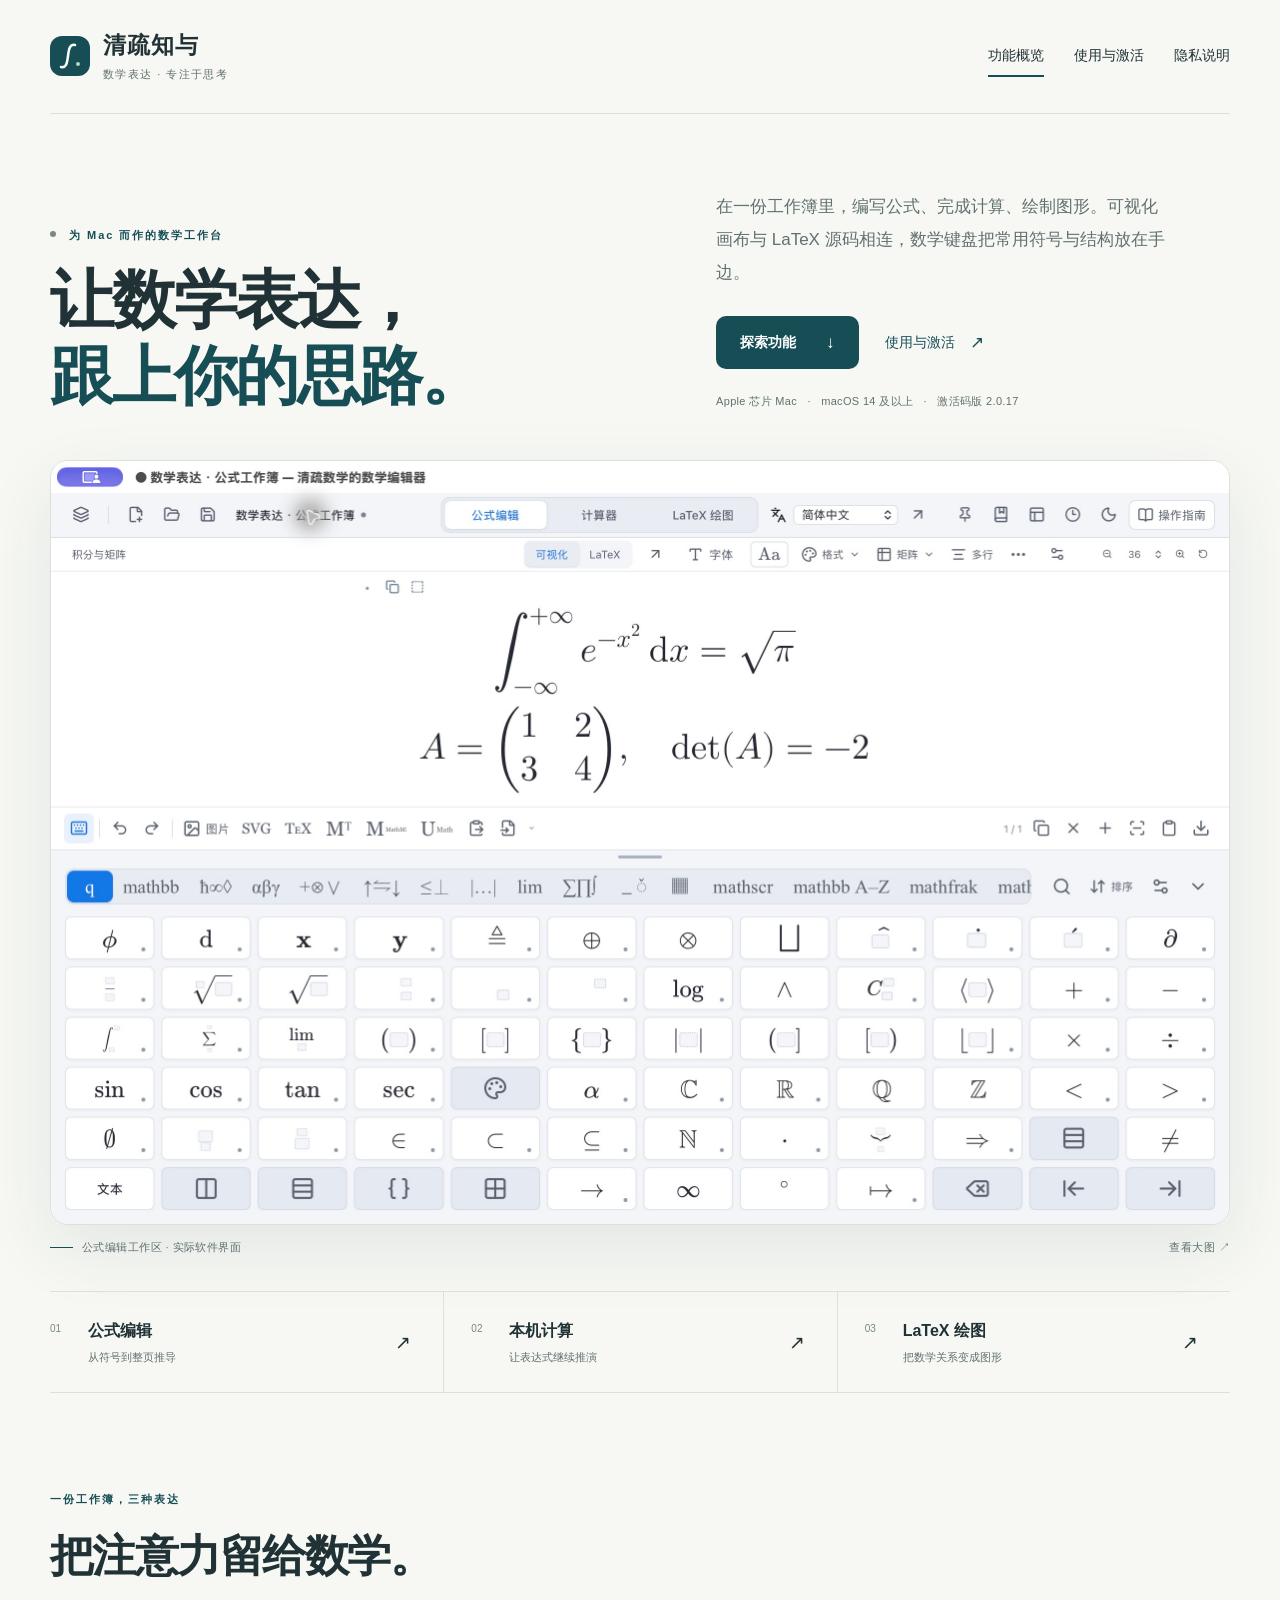
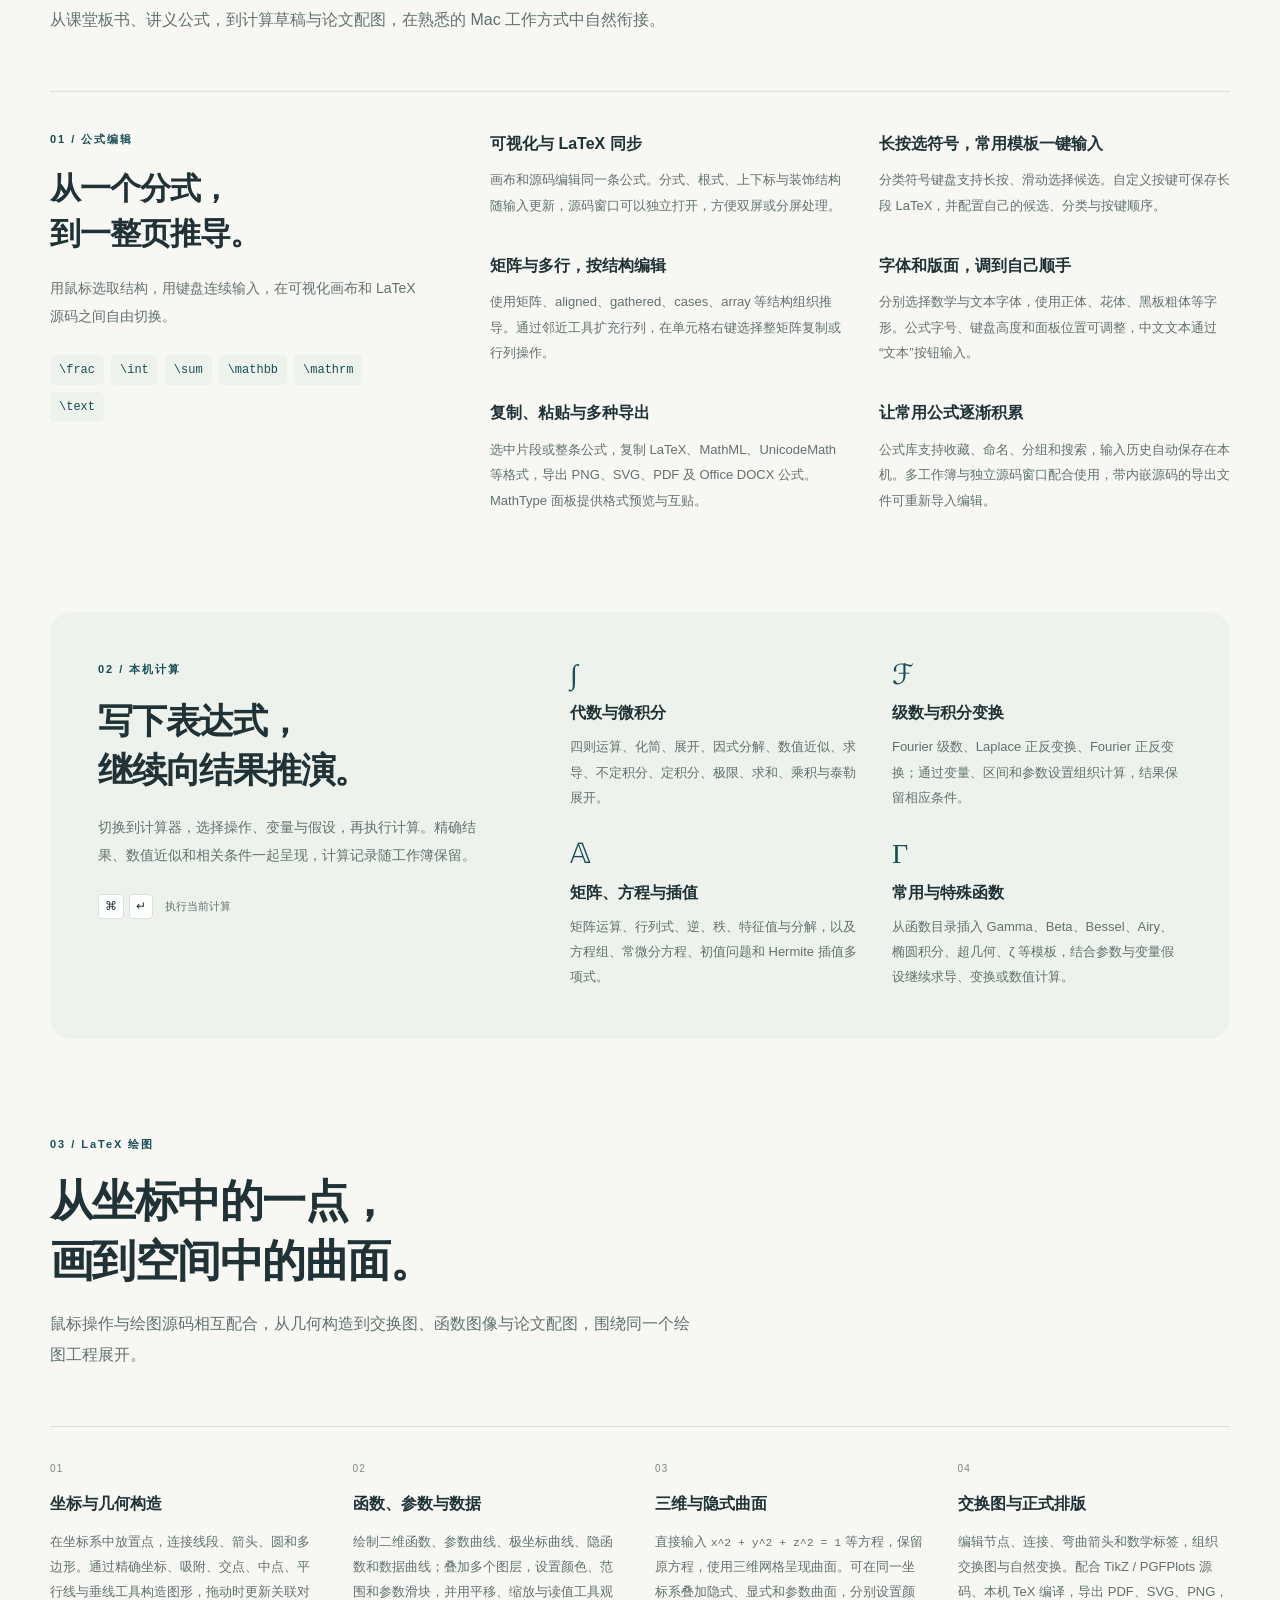
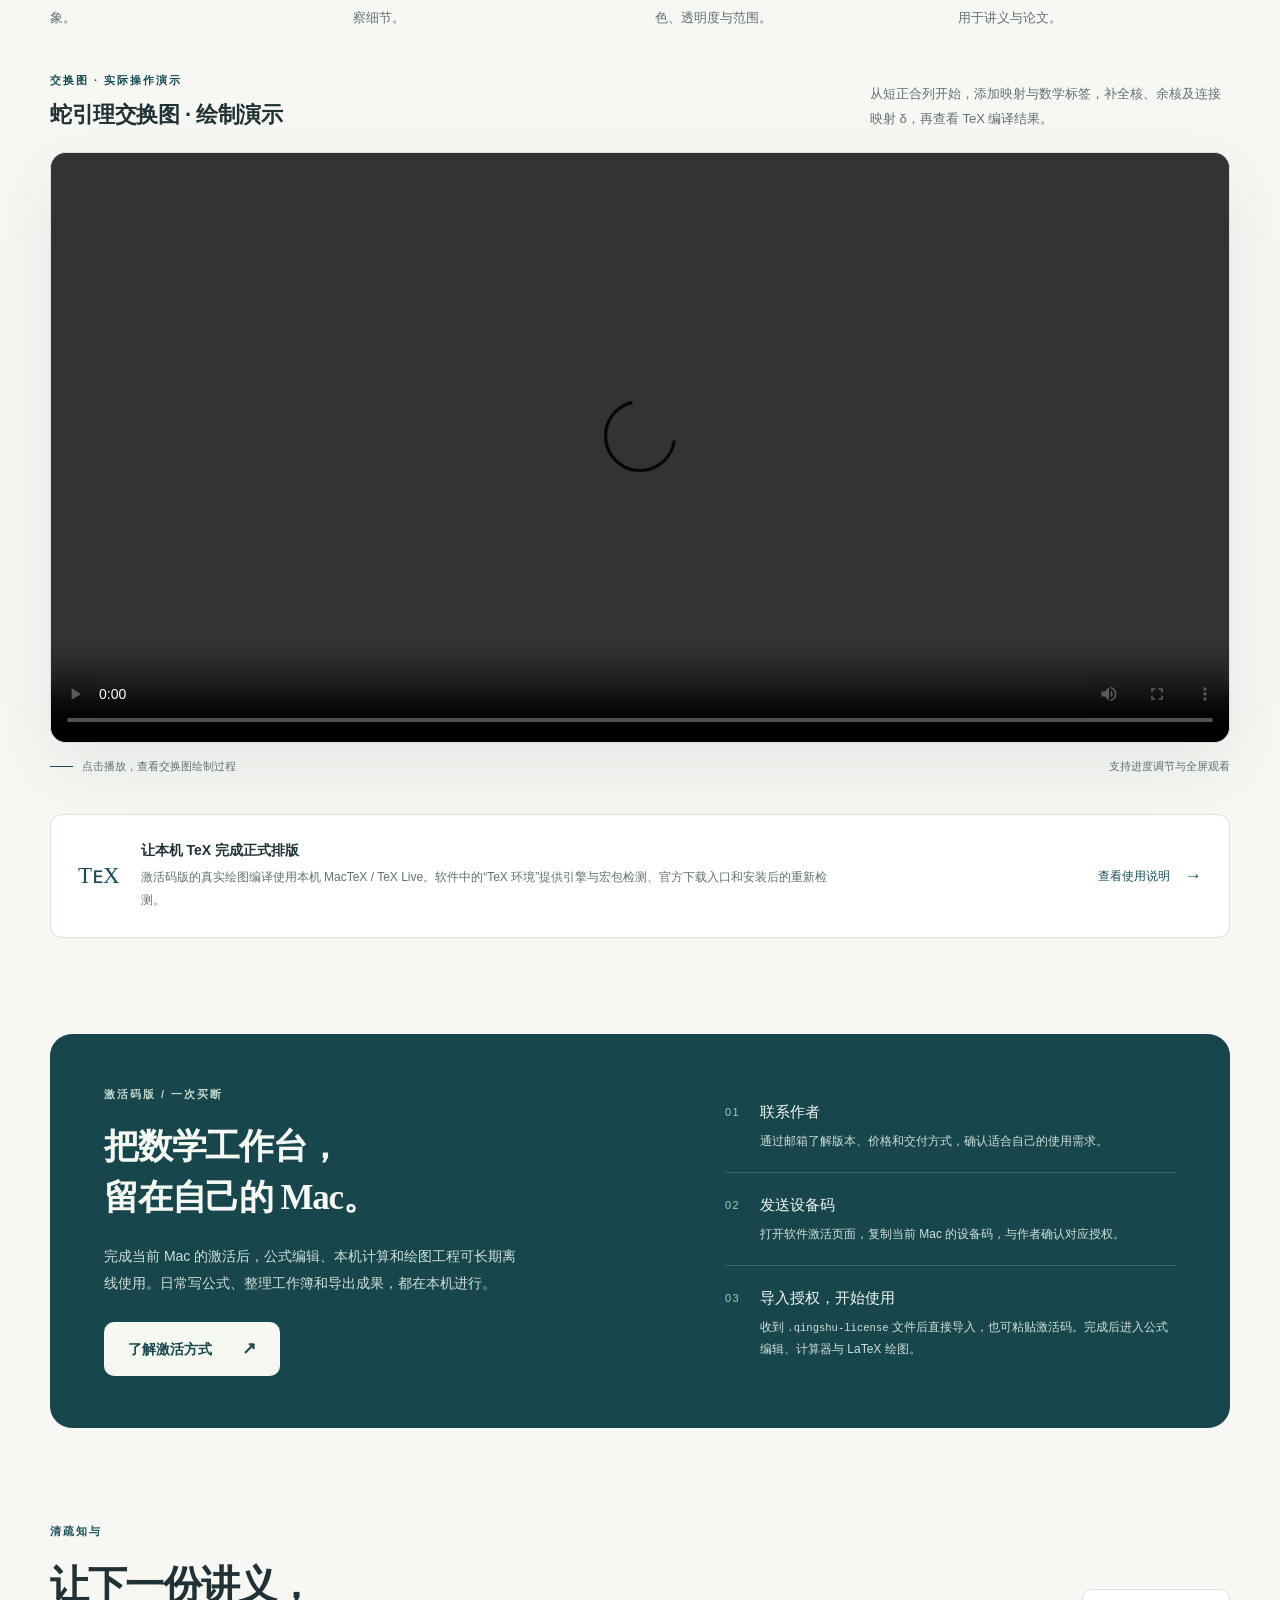
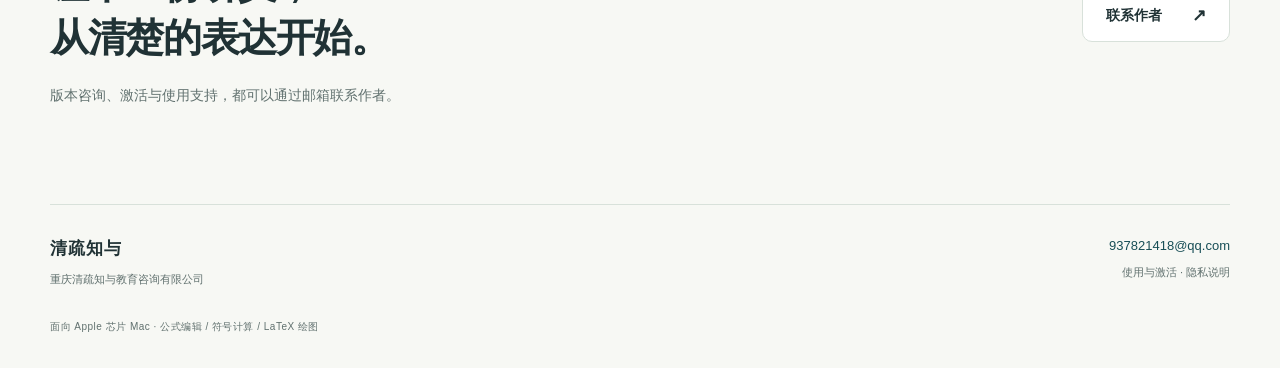
==== commit 48ca61bb: "Feature snake lemma drawing demonstration" ====
--- a/index.html
+++ b/index.html
@@ -5,7 +5,7 @@
 <meta name="viewport" content="width=device-width,initial-scale=1">
 <meta name="description" content="清疏知与，为 Apple 芯片 Mac 打造的数学工作台。可视化公式与 LaTeX 同步编辑，配合本机符号计算、二维三维绘图、长按符号键盘和一次买断激活。">
 <meta name="color-scheme" content="light dark">
-<meta http-equiv="Content-Security-Policy" content="default-src 'none'; style-src 'self'; img-src 'self'; base-uri 'none'; form-action 'none'">
+<meta http-equiv="Content-Security-Policy" content="default-src 'none'; style-src 'self'; img-src 'self'; media-src 'self'; base-uri 'none'; form-action 'none'">
 <title>清疏知与 · Mac 数学编辑器与数学工作簿</title>
 <link rel="icon" type="image/svg+xml" href="assets/mark.svg">
 <link rel="stylesheet" href="assets/site.css">
@@ -67,6 +67,11 @@
 <article><span class="detail-number">03</span><h3>三维与隐式曲面</h3><p>直接输入 <code>x^2 + y^2 + z^2 = 1</code> 等方程，保留原方程，使用三维网格呈现曲面。可在同一坐标系叠加隐式、显式和参数曲面，分别设置颜色、透明度与范围。</p></article>
 <article><span class="detail-number">04</span><h3>交换图与正式排版</h3><p>编辑节点、连接、弯曲箭头和数学标签，组织交换图与自然变换。配合 TikZ / PGFPlots 源码、本机 TeX 编译，导出 PDF、SVG、PNG，用于讲义与论文。</p></article>
 </div>
+<figure class="drawing-demo" id="snake-lemma-demo" aria-labelledby="snake-demo-title">
+<div class="demo-heading"><div><p class="eyebrow">交换图 · 实际操作演示</p><h3 id="snake-demo-title">蛇引理交换图 · 绘制演示</h3></div><p>从短正合列开始，添加映射与数学标签，补全核、余核及连接映射 δ，再查看 TeX 编译结果。</p></div>
+<video controls playsinline preload="metadata" width="1600" height="1036" aria-label="蛇引理交换图绘制演示" aria-describedby="snake-demo-caption"><source src="assets/snake-lemma-demo.mp4" type="video/mp4"><track kind="captions" src="assets/snake-lemma-demo.zh-CN.vtt" srclang="zh-CN" label="简体中文" default>查看<a href="assets/snake-lemma-demo.mp4">蛇引理交换图演示视频</a>。</video>
+<figcaption id="snake-demo-caption"><span><span class="tiny-rule" aria-hidden="true"></span> 点击播放，查看交换图绘制过程</span><span>支持进度调节与全屏观看</span></figcaption>
+</figure>
 <div class="environment-note"><span class="note-mark" aria-hidden="true">TᴇX</span><div><h3>让本机 TeX 完成正式排版</h3><p>激活码版的真实绘图编译使用本机 MacTeX / TeX Live。软件中的“TeX 环境”提供引擎与宏包检测、官方下载入口和安装后的重新检测。</p></div><a class="text-link" href="support.html#tex">查看使用说明 <span aria-hidden="true">→</span></a></div>
 </section>
 
--- a/assets/site.css
+++ b/assets/site.css
@@ -88,6 +88,16 @@
 .detail-number{display:block;font-size:10px;color:var(--hint);letter-spacing:.12em;margin-bottom:13px}
 .drawing-grid h3{font-size:16px;margin-bottom:12px}
 .drawing-grid p{font-size:13px;line-height:1.95}
+.drawing-demo{margin-top:42px}
+.demo-heading{display:flex;align-items:end;justify-content:space-between;gap:28px;margin-bottom:20px}
+.demo-heading .eyebrow{margin-bottom:9px}
+.demo-heading h3{font-size:22px;line-height:1.55;font-weight:600;letter-spacing:-.02em}
+.demo-heading>p{font-size:13px;line-height:1.95;max-width:360px}
+.drawing-demo video{display:block;width:100%;height:auto;max-height:82vh;object-fit:contain;background:#102124;border:1px solid var(--line);border-radius:16px;box-shadow:var(--shadow)}
+.drawing-demo video:fullscreen{width:100vw;height:100vh;max-height:none;border:0;border-radius:0;box-shadow:none}
+.drawing-demo video:-webkit-full-screen{width:100vw;height:100vh;max-height:none;border:0;border-radius:0;box-shadow:none}
+.drawing-demo figcaption{display:flex;justify-content:space-between;align-items:start;gap:20px;margin-top:14px;font-size:11px;line-height:1.8;color:var(--muted)}
+.drawing-demo figcaption>span:first-child{display:inline-flex;align-items:center;gap:9px}
 .environment-note{display:flex;gap:21px;align-items:center;margin-top:38px;border:1px solid var(--line);border-radius:12px;padding:25px 27px;background:var(--surface)}
 .environment-note .note-mark{font-size:23px;font-family:Georgia,serif;color:var(--accent);flex-shrink:0}
 .environment-note h3{font-size:14px}
@@ -180,3 +190,6 @@
 @media(max-width:520px){.site-header{flex-direction:column;gap:20px}.site-header nav{width:100%;justify-content:space-between;gap:12px;font-size:12px;padding-top:0}.brand small{font-size:10px}.hero{padding-top:39px}.hero h1{font-size:43px}.hero-intro{gap:23px}.hero-description{font-size:14px;line-height:1.95}.eyebrow{font-size:10px;letter-spacing:.13em;margin-bottom:16px}.button-row{gap:20px;margin-top:22px}.platform-note{font-size:10px;line-height:1.9}.platform-note span{margin:0 4px}.product-shot{margin-top:25px}.product-shot figcaption{gap:8px;font-size:9px;align-items:start}.product-shot figcaption>span{max-width:75%}.product-shot figcaption a{white-space:nowrap}.capability-strip{margin-top:25px}.capability-strip a{grid-template-columns:1fr;padding:16px 10px 16px 0;gap:4px}.capability-strip a+a{padding-left:11px}.capability-strip span{grid-row:auto;padding:0;font-size:9px}.capability-strip strong{font-size:13px}.capability-strip small{font-size:9px}.feature-section{padding-top:54px}.section-heading{margin-bottom:30px}h2{font-size:31px}.feature-intro h3{font-size:27px}.feature-list{grid-template-columns:1fr;gap:25px}.feature-list dt{font-size:15px;margin-bottom:7px}.feature-list dd{font-size:13px}.calculation-section{margin-top:53px;padding:26px 22px;border-radius:15px;gap:29px}.calculation-intro h2{font-size:28px}.calculation-intro>p:not(.eyebrow){font-size:13px}.calculation-groups{grid-template-columns:1fr;gap:22px}.calculation-groups article{display:grid;grid-template-columns:29px 1fr;gap:5px 13px}.group-symbol{grid-row:1/3;font-size:25px;padding-top:5px}.calculation-groups h3{margin:0;font-size:15px}.calculation-groups p{grid-column:2;font-size:13px}.drawing-section{padding-top:54px}.drawing-grid{grid-template-columns:1fr;gap:27px}.drawing-grid h3{font-size:16px;margin-bottom:8px}.detail-number{margin-bottom:9px}.environment-note{display:grid;grid-template-columns:30px minmax(0,1fr);padding:20px;gap:13px}.environment-note>div{min-width:0}.environment-note .note-mark{font-size:20px}.environment-note .text-link{grid-column:2;margin-left:0;justify-self:start}.activation-band{margin-top:54px;padding:29px 23px;gap:30px;border-radius:15px}.activation-intro h2{font-size:28px}.activation-intro p:not(.eyebrow){font-size:13px}.activation-steps li{gap:16px}.bottom-callout{align-items:start;flex-direction:column;padding:55px 0;gap:24px}.bottom-callout h2{font-size:29px}.bottom-callout p:not(.eyebrow){font-size:13px;margin-top:13px}.site-footer{grid-template-columns:1fr;gap:20px;padding-top:26px}.site-footer>div:nth-child(2){text-align:left}.site-footer .footer-note{font-size:9px;line-height:1.9}.page-heading{padding:41px 0 33px}.page-heading h1{font-size:36px}.page-lead{font-size:14px;line-height:1.95}.contact-card{display:block;padding:23px 22px}.contact-card .email-link{font-size:21px;line-height:1.6;margin-bottom:16px}.contact-card p:not(.eyebrow){margin:11px 0}.contact-card .text-link{margin-top:8px}.content-section .eyebrow{margin-bottom:12px}.content-section h2{font-size:21px;margin-bottom:17px}.content-section p{font-size:13px}.numbered-list{margin:24px 0}.numbered-list li{padding-left:30px}.numbered-list strong{font-size:13px}.numbered-list span{font-size:12px;line-height:2}.requirements-grid{grid-template-columns:1fr;gap:12px;margin:21px 0}.requirements-grid>div{padding:17px 18px}.requirements-grid strong{font-size:16px}.requirements-grid p{font-size:11px}.policy-layout{gap:27px}.policy-toc nav{gap:11px 16px}.policy-toc nav a{font-size:11px;gap:7px}.policy-content h2{font-size:19px;margin-top:29px;padding-top:22px}.policy-content p{font-size:13px;line-height:2}.policy-content ul{font-size:13px}.review-banner{padding:20px}.review-banner h2{font-size:15px}.review-banner p{font-size:12px}.review-label{font-size:10px}.support-callout{padding-top:35px}}
 @media(prefers-color-scheme:dark){:root{--bg:#172426;--surface:#1d3032;--surface-soft:#203638;--text:#e5eee7;--muted:#acbeb8;--accent:#bad6c5;--accent-hover:#d5e8da;--line:#38504f;--hint:#95b49f;--dark-band:#254d52;--dark-text:#f2f7ef;--shadow:0 22px 60px #07131440}.button.primary{background:#bad6c5;color:#173c40}.button.primary:hover{background:#d5e8da}.button.secondary{background:var(--surface)}.button.light{background:#dfeddf}.activation-band .eyebrow{color:#cce1cf}.activation-intro p:not(.eyebrow),.activation-steps p{color:#d8e7df}.activation-steps li>span{color:#bbd7c1}.screen-link{background:#fff;border-color:#4d6864}.brand img{border-radius:12px}.command-strip code{color:#c3dfcd}.review-label{background:#2c4443}::selection{background:#45665a;color:#f3f8f1}}
 @media(prefers-reduced-motion:reduce){html{scroll-behavior:auto}*{transition:none!important}}
+
+@media(max-width:760px){.drawing-demo{margin-top:34px}.demo-heading{align-items:start;gap:13px;flex-direction:column;margin-bottom:17px}.demo-heading h3{font-size:20px}.demo-heading>p{max-width:100%}.drawing-demo video{border-radius:11px}.drawing-demo figcaption{font-size:10px;gap:12px}}
+@media(max-width:520px){.drawing-demo{margin-top:30px}.demo-heading h3{font-size:19px}.demo-heading>p{font-size:12px}.drawing-demo figcaption{flex-direction:column;gap:4px;font-size:10px}.drawing-demo figcaption>span:first-child{gap:7px}.drawing-demo figcaption>span+span{padding-left:24px}}
